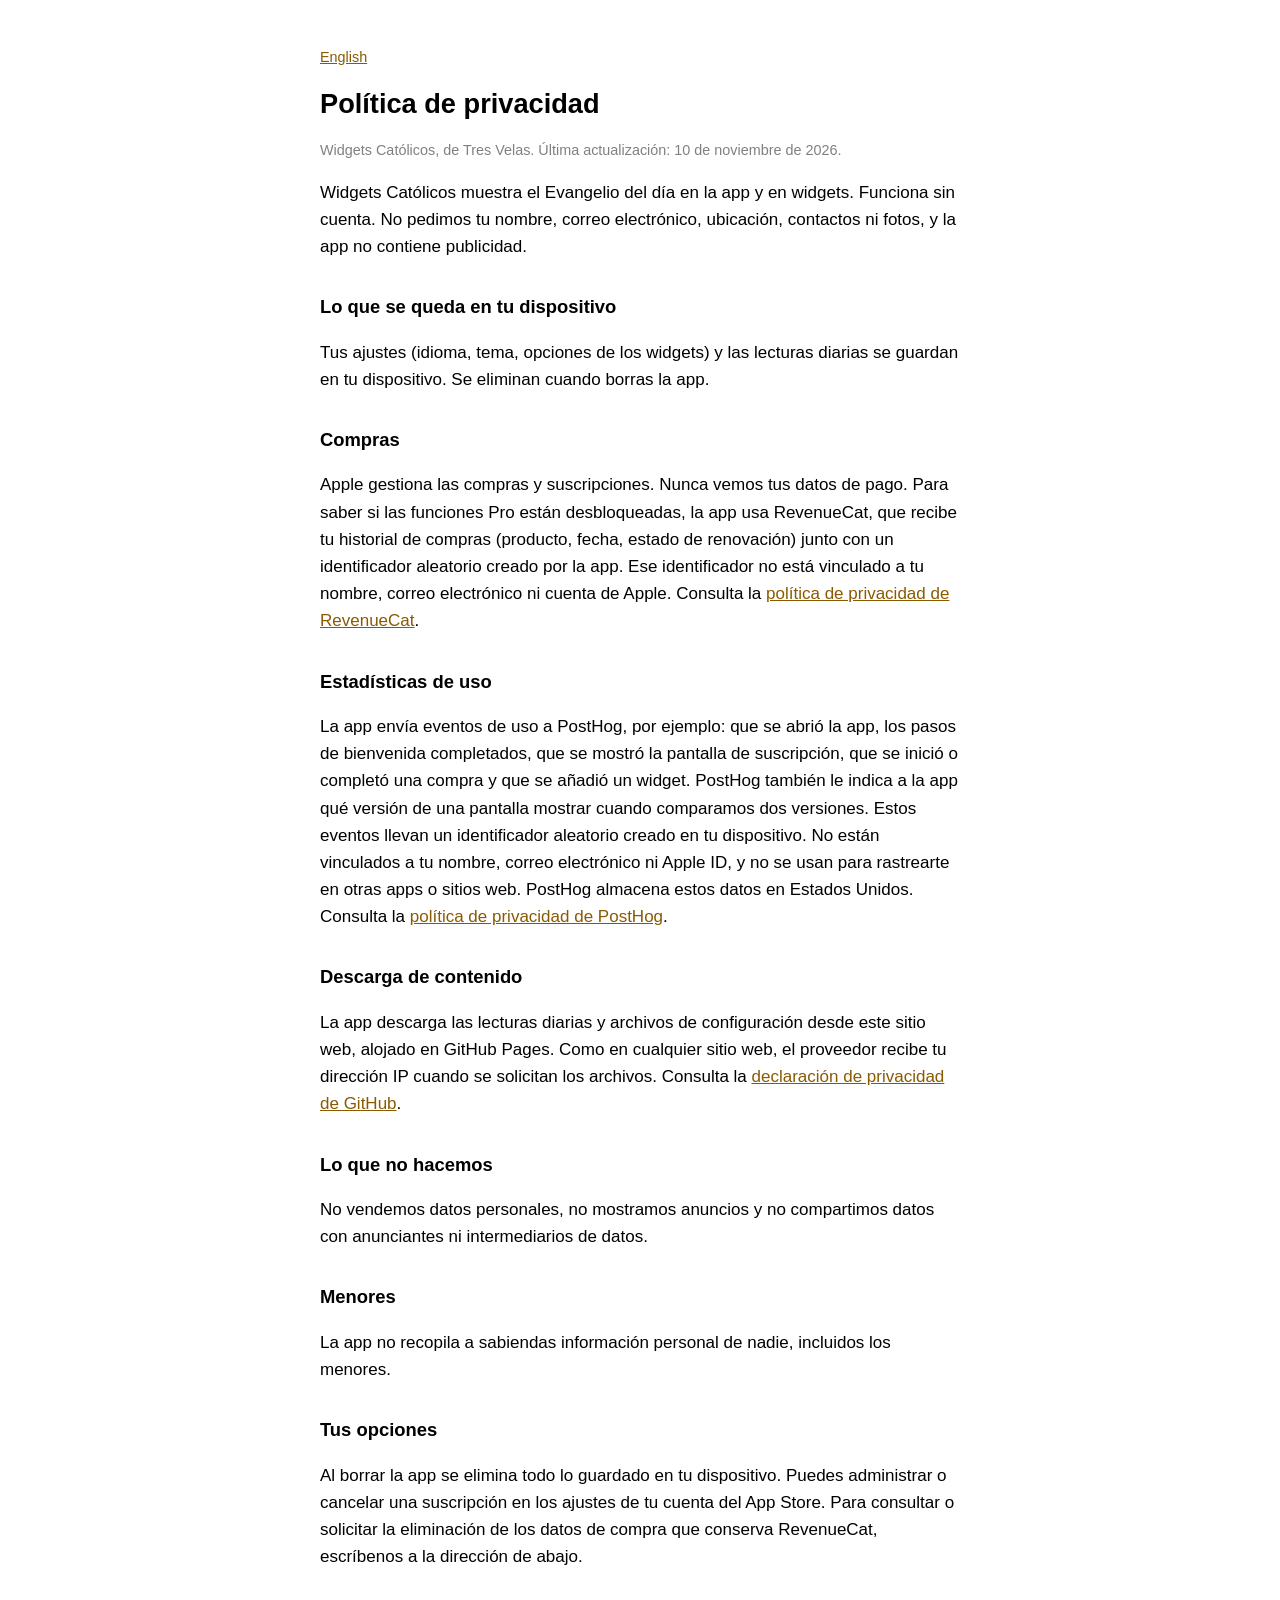
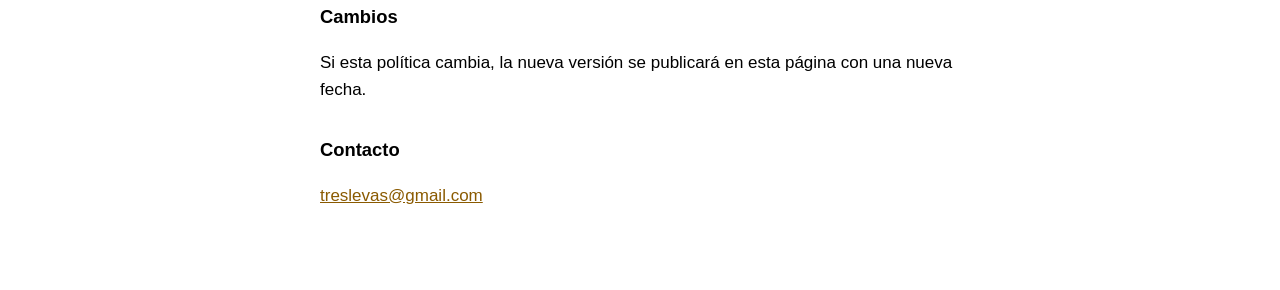
==== privacy-es.html @ 80abe58a "Publish support and privacy pages and the daily feed Co-Authored-By: Claude Fable 5.2 <noreply@anthr" ====
<!DOCTYPE html>
<html lang="es">
<head>
<meta charset="utf-8">
<meta name="viewport" content="width=device-width, initial-scale=1">
<title>Política de privacidad – Widgets Católicos</title>
<link rel="stylesheet" href="style.css">
</head>
<body>
<p class="lang"><a href="privacy.html">English</a></p>
<h1>Política de privacidad</h1>
<p class="meta">Widgets Católicos, de Tres Velas. Última actualización: 10 de noviembre de 2026.</p>

<p>Widgets Católicos muestra el Evangelio del día en la app y en widgets. Funciona sin cuenta. No pedimos tu nombre, correo electrónico, ubicación, contactos ni fotos, y la app no contiene publicidad.</p>

<h2>Lo que se queda en tu dispositivo</h2>
<p>Tus ajustes (idioma, tema, opciones de los widgets) y las lecturas diarias se guardan en tu dispositivo. Se eliminan cuando borras la app.</p>

<h2>Compras</h2>
<p>Apple gestiona las compras y suscripciones. Nunca vemos tus datos de pago. Para saber si las funciones Pro están desbloqueadas, la app usa RevenueCat, que recibe tu historial de compras (producto, fecha, estado de renovación) junto con un identificador aleatorio creado por la app. Ese identificador no está vinculado a tu nombre, correo electrónico ni cuenta de Apple. Consulta la <a href="https://www.revenuecat.com/privacy">política de privacidad de RevenueCat</a>.</p>

<h2>Estadísticas de uso</h2>
<p>La app envía eventos de uso a PostHog, por ejemplo: que se abrió la app, los pasos de bienvenida completados, que se mostró la pantalla de suscripción, que se inició o completó una compra y que se añadió un widget. PostHog también le indica a la app qué versión de una pantalla mostrar cuando comparamos dos versiones. Estos eventos llevan un identificador aleatorio creado en tu dispositivo. No están vinculados a tu nombre, correo electrónico ni Apple ID, y no se usan para rastrearte en otras apps o sitios web. PostHog almacena estos datos en Estados Unidos. Consulta la <a href="https://posthog.com/privacy">política de privacidad de PostHog</a>.</p>

<h2>Descarga de contenido</h2>
<p>La app descarga las lecturas diarias y archivos de configuración desde este sitio web, alojado en GitHub Pages. Como en cualquier sitio web, el proveedor recibe tu dirección IP cuando se solicitan los archivos. Consulta la <a href="https://docs.github.com/site-policy/privacy-policies/github-general-privacy-statement">declaración de privacidad de GitHub</a>.</p>

<h2>Lo que no hacemos</h2>
<p>No vendemos datos personales, no mostramos anuncios y no compartimos datos con anunciantes ni intermediarios de datos.</p>

<h2>Menores</h2>
<p>La app no recopila a sabiendas información personal de nadie, incluidos los menores.</p>

<h2>Tus opciones</h2>
<p>Al borrar la app se elimina todo lo guardado en tu dispositivo. Puedes administrar o cancelar una suscripción en los ajustes de tu cuenta del App Store. Para consultar o solicitar la eliminación de los datos de compra que conserva RevenueCat, escríbenos a la dirección de abajo.</p>

<h2>Cambios</h2>
<p>Si esta política cambia, la nueva versión se publicará en esta página con una nueva fecha.</p>

<h2>Contacto</h2>
<p><a href="mailto:treslevas@gmail.com">treslevas@gmail.com</a></p>
</body>
</html>
---- style.css ----
:root { color-scheme: light dark; }
body {
  font: 17px/1.6 -apple-system, BlinkMacSystemFont, "Segoe UI", Roboto, sans-serif;
  max-width: 40rem;
  margin: 0 auto;
  padding: 2rem 1.25rem 4rem;
}
h1 { font-size: 1.7rem; line-height: 1.2; }
h2 { font-size: 1.15rem; margin-top: 2rem; }
.meta, .lang { color: gray; font-size: 0.9rem; }
a { color: #8a5a00; }
@media (prefers-color-scheme: dark) { a { color: #e6b455; } }
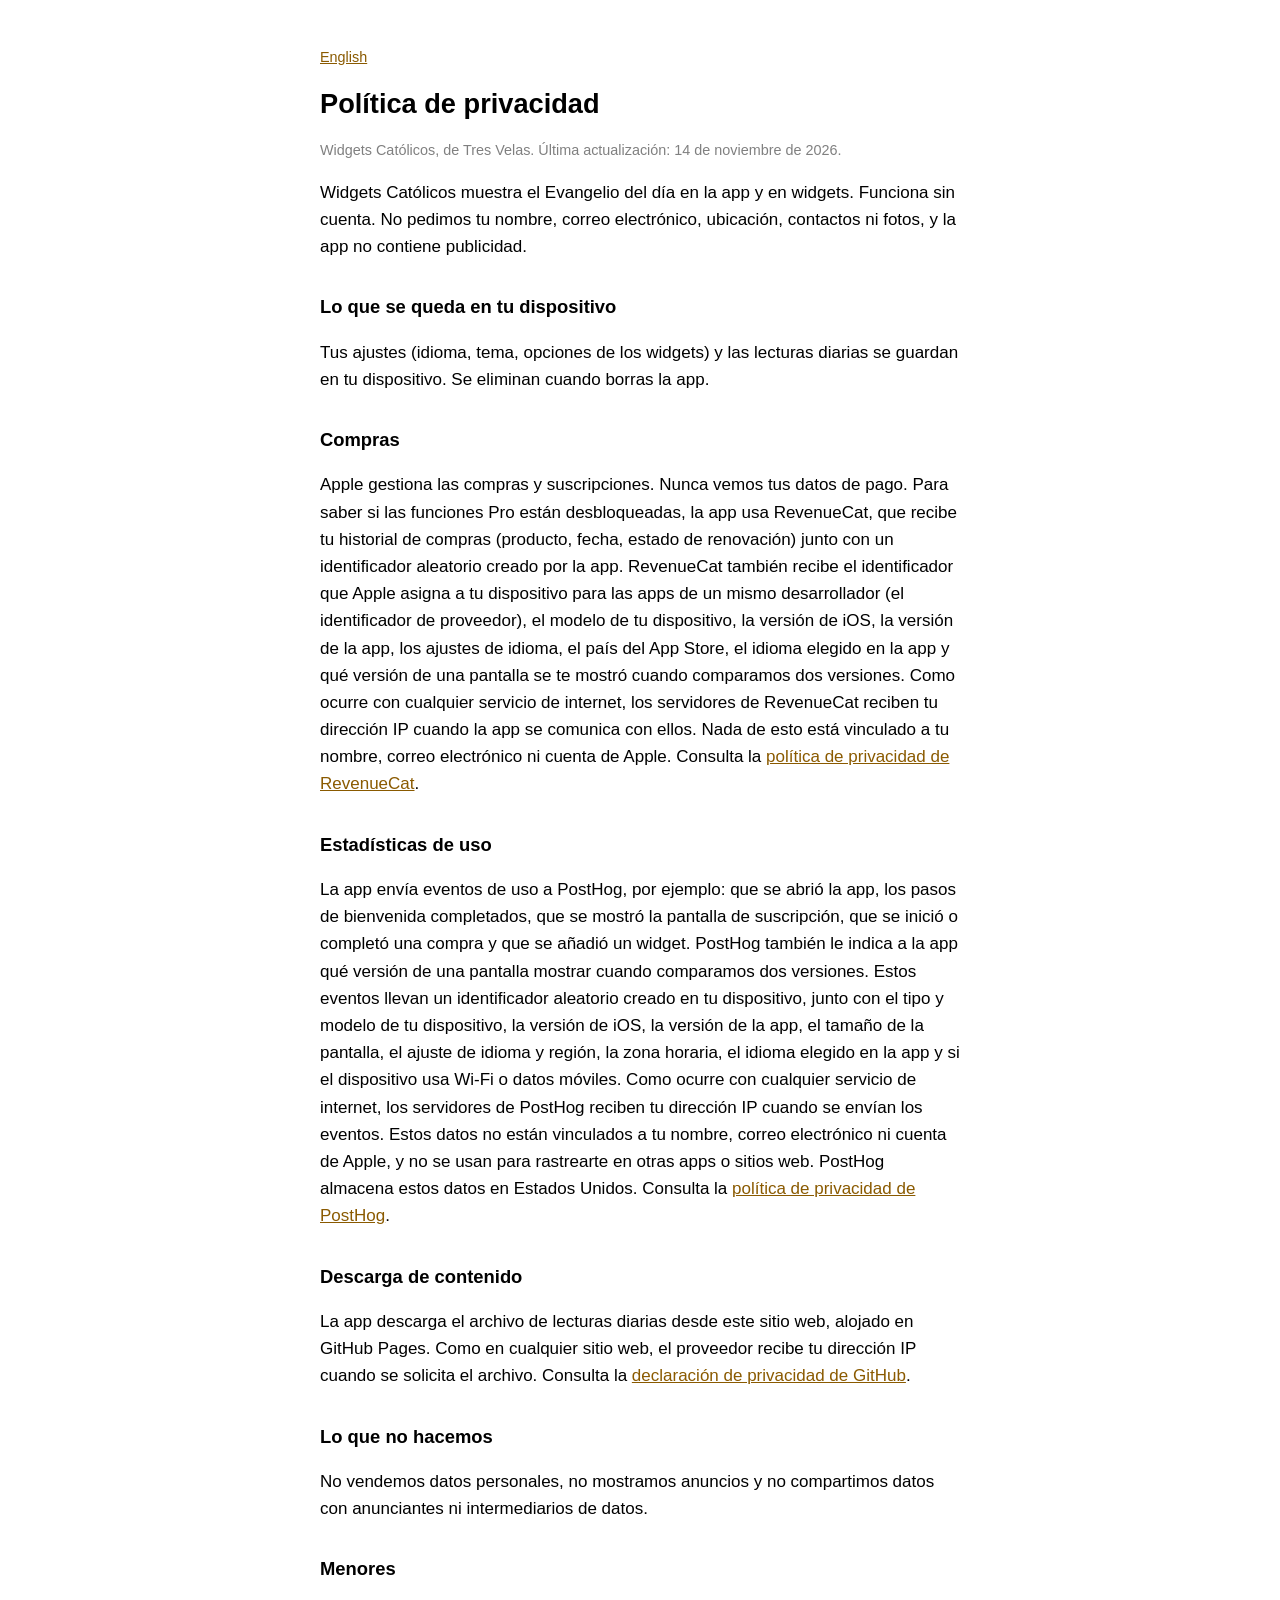
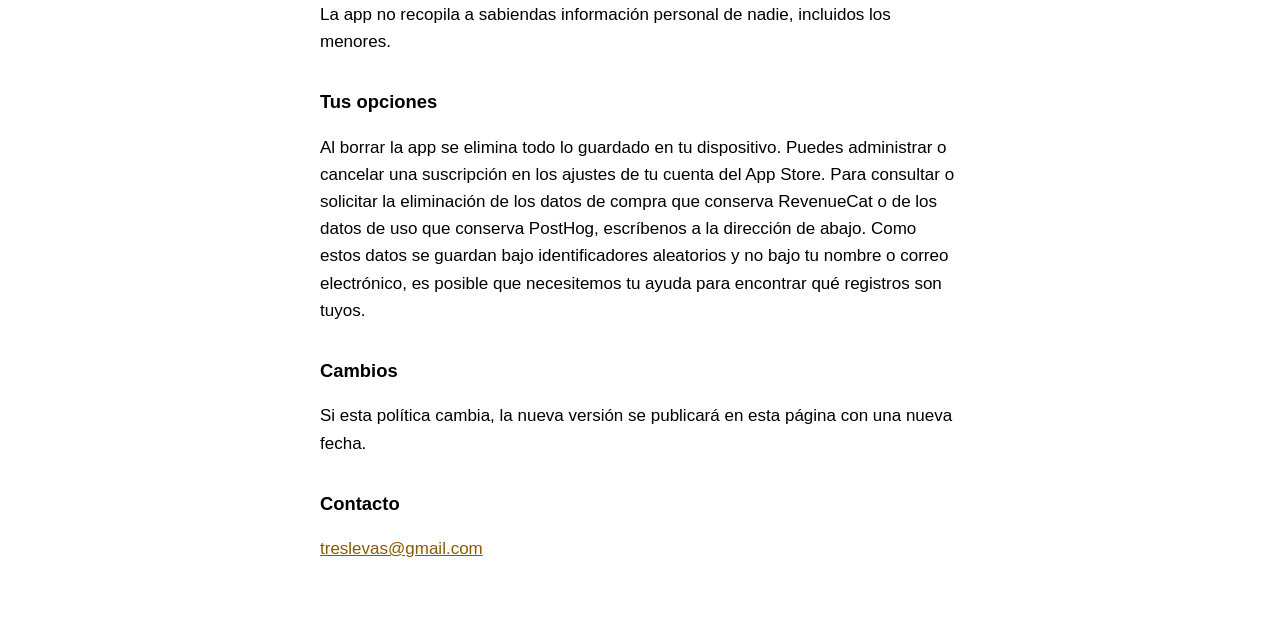
==== commit dc89e205: "Privacy policy: list device data, IP address and vendor identifier sent to RevenueCat and PostHog Co" ====
--- a/privacy-es.html
+++ b/privacy-es.html
@@ -9,7 +9,7 @@
 <body>
 <p class="lang"><a href="privacy.html">English</a></p>
 <h1>Política de privacidad</h1>
-<p class="meta">Widgets Católicos, de Tres Velas. Última actualización: 10 de noviembre de 2026.</p>
+<p class="meta">Widgets Católicos, de Tres Velas. Última actualización: 14 de noviembre de 2026.</p>
 
 <p>Widgets Católicos muestra el Evangelio del día en la app y en widgets. Funciona sin cuenta. No pedimos tu nombre, correo electrónico, ubicación, contactos ni fotos, y la app no contiene publicidad.</p>
 
@@ -17,13 +17,13 @@
 <p>Tus ajustes (idioma, tema, opciones de los widgets) y las lecturas diarias se guardan en tu dispositivo. Se eliminan cuando borras la app.</p>
 
 <h2>Compras</h2>
-<p>Apple gestiona las compras y suscripciones. Nunca vemos tus datos de pago. Para saber si las funciones Pro están desbloqueadas, la app usa RevenueCat, que recibe tu historial de compras (producto, fecha, estado de renovación) junto con un identificador aleatorio creado por la app. Ese identificador no está vinculado a tu nombre, correo electrónico ni cuenta de Apple. Consulta la <a href="https://www.revenuecat.com/privacy">política de privacidad de RevenueCat</a>.</p>
+<p>Apple gestiona las compras y suscripciones. Nunca vemos tus datos de pago. Para saber si las funciones Pro están desbloqueadas, la app usa RevenueCat, que recibe tu historial de compras (producto, fecha, estado de renovación) junto con un identificador aleatorio creado por la app. RevenueCat también recibe el identificador que Apple asigna a tu dispositivo para las apps de un mismo desarrollador (el identificador de proveedor), el modelo de tu dispositivo, la versión de iOS, la versión de la app, los ajustes de idioma, el país del App Store, el idioma elegido en la app y qué versión de una pantalla se te mostró cuando comparamos dos versiones. Como ocurre con cualquier servicio de internet, los servidores de RevenueCat reciben tu dirección IP cuando la app se comunica con ellos. Nada de esto está vinculado a tu nombre, correo electrónico ni cuenta de Apple. Consulta la <a href="https://www.revenuecat.com/privacy">política de privacidad de RevenueCat</a>.</p>
 
 <h2>Estadísticas de uso</h2>
-<p>La app envía eventos de uso a PostHog, por ejemplo: que se abrió la app, los pasos de bienvenida completados, que se mostró la pantalla de suscripción, que se inició o completó una compra y que se añadió un widget. PostHog también le indica a la app qué versión de una pantalla mostrar cuando comparamos dos versiones. Estos eventos llevan un identificador aleatorio creado en tu dispositivo. No están vinculados a tu nombre, correo electrónico ni Apple ID, y no se usan para rastrearte en otras apps o sitios web. PostHog almacena estos datos en Estados Unidos. Consulta la <a href="https://posthog.com/privacy">política de privacidad de PostHog</a>.</p>
+<p>La app envía eventos de uso a PostHog, por ejemplo: que se abrió la app, los pasos de bienvenida completados, que se mostró la pantalla de suscripción, que se inició o completó una compra y que se añadió un widget. PostHog también le indica a la app qué versión de una pantalla mostrar cuando comparamos dos versiones. Estos eventos llevan un identificador aleatorio creado en tu dispositivo, junto con el tipo y modelo de tu dispositivo, la versión de iOS, la versión de la app, el tamaño de la pantalla, el ajuste de idioma y región, la zona horaria, el idioma elegido en la app y si el dispositivo usa Wi-Fi o datos móviles. Como ocurre con cualquier servicio de internet, los servidores de PostHog reciben tu dirección IP cuando se envían los eventos. Estos datos no están vinculados a tu nombre, correo electrónico ni cuenta de Apple, y no se usan para rastrearte en otras apps o sitios web. PostHog almacena estos datos en Estados Unidos. Consulta la <a href="https://posthog.com/privacy">política de privacidad de PostHog</a>.</p>
 
 <h2>Descarga de contenido</h2>
-<p>La app descarga las lecturas diarias y archivos de configuración desde este sitio web, alojado en GitHub Pages. Como en cualquier sitio web, el proveedor recibe tu dirección IP cuando se solicitan los archivos. Consulta la <a href="https://docs.github.com/site-policy/privacy-policies/github-general-privacy-statement">declaración de privacidad de GitHub</a>.</p>
+<p>La app descarga el archivo de lecturas diarias desde este sitio web, alojado en GitHub Pages. Como en cualquier sitio web, el proveedor recibe tu dirección IP cuando se solicita el archivo. Consulta la <a href="https://docs.github.com/site-policy/privacy-policies/github-general-privacy-statement">declaración de privacidad de GitHub</a>.</p>
 
 <h2>Lo que no hacemos</h2>
 <p>No vendemos datos personales, no mostramos anuncios y no compartimos datos con anunciantes ni intermediarios de datos.</p>
@@ -32,7 +32,7 @@
 <p>La app no recopila a sabiendas información personal de nadie, incluidos los menores.</p>
 
 <h2>Tus opciones</h2>
-<p>Al borrar la app se elimina todo lo guardado en tu dispositivo. Puedes administrar o cancelar una suscripción en los ajustes de tu cuenta del App Store. Para consultar o solicitar la eliminación de los datos de compra que conserva RevenueCat, escríbenos a la dirección de abajo.</p>
+<p>Al borrar la app se elimina todo lo guardado en tu dispositivo. Puedes administrar o cancelar una suscripción en los ajustes de tu cuenta del App Store. Para consultar o solicitar la eliminación de los datos de compra que conserva RevenueCat o de los datos de uso que conserva PostHog, escríbenos a la dirección de abajo. Como estos datos se guardan bajo identificadores aleatorios y no bajo tu nombre o correo electrónico, es posible que necesitemos tu ayuda para encontrar qué registros son tuyos.</p>
 
 <h2>Cambios</h2>
 <p>Si esta política cambia, la nueva versión se publicará en esta página con una nueva fecha.</p>
